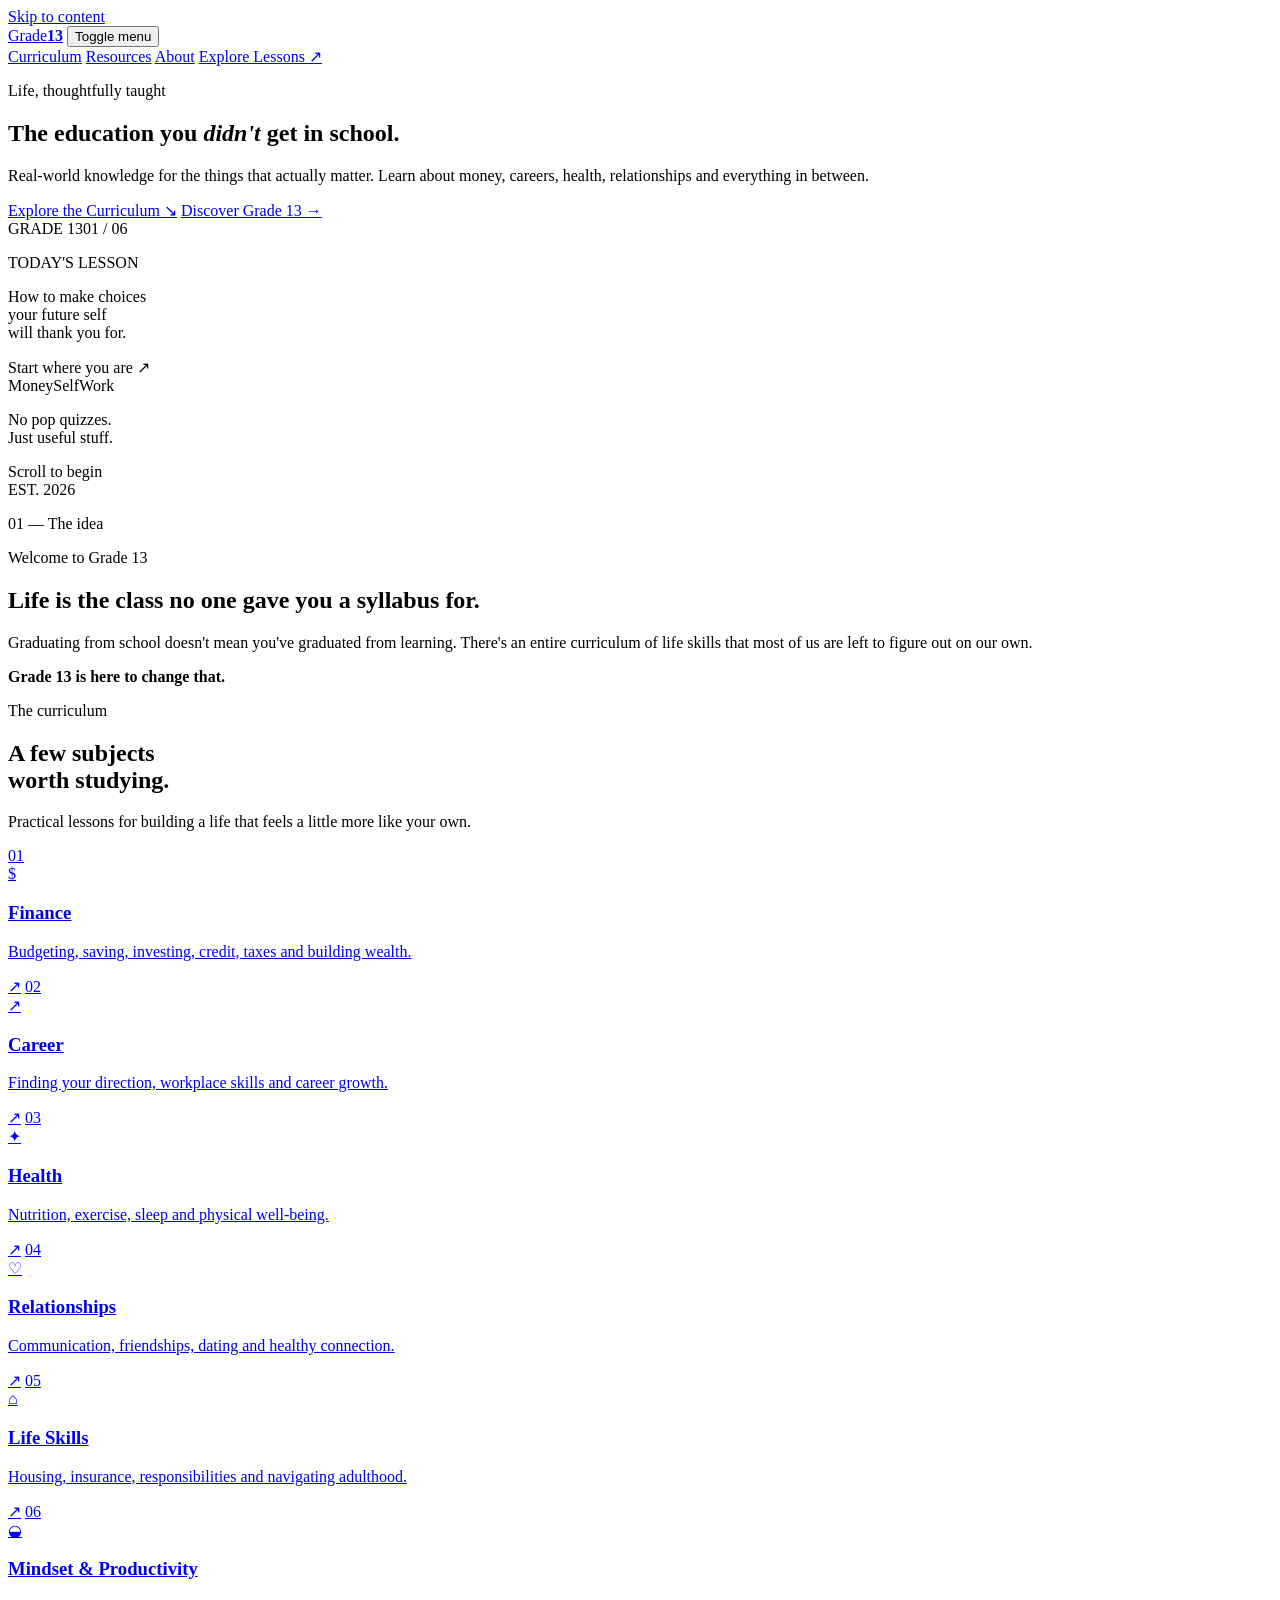
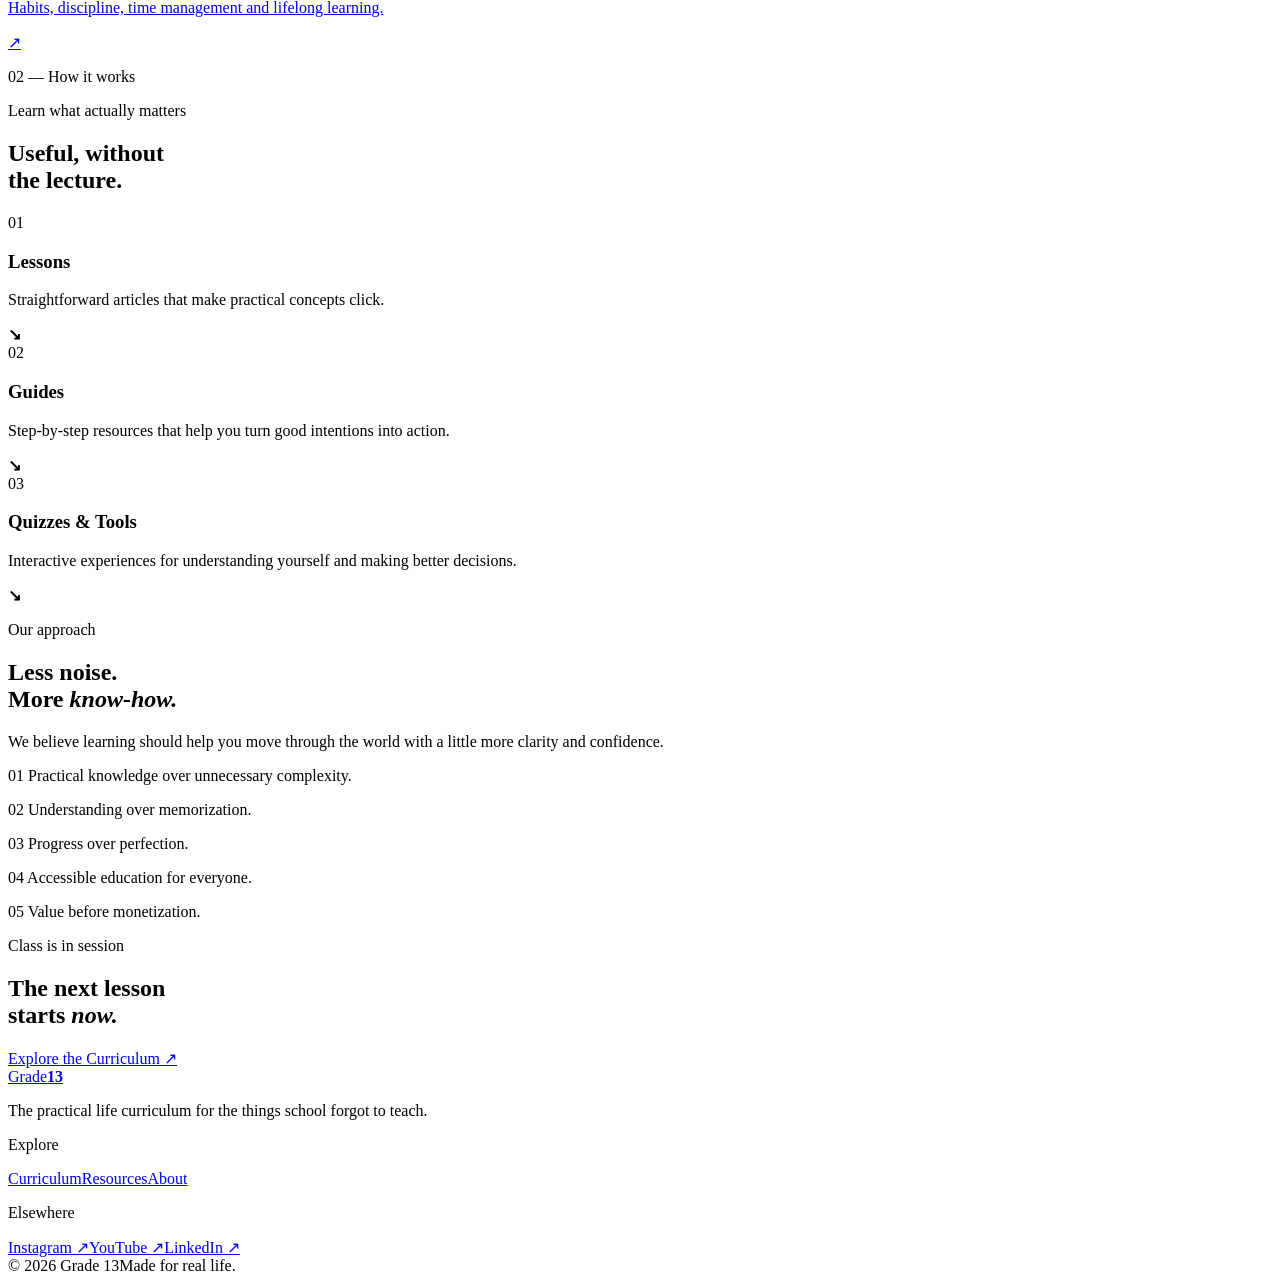
==== index.html @ b444ccf1 "Add Grade 13 landing page" ====
<!doctype html>
<html lang="en">
  <head>
    <meta charset="UTF-8" />
    <meta name="viewport" content="width=device-width, initial-scale=1.0" />
    <meta name="description" content="Grade 13 is practical life education for the things that actually matter." />
    <title>Grade 13 — The education you didn't get in school.</title>
    <link rel="preconnect" href="https://fonts.googleapis.com" />
    <link rel="preconnect" href="https://fonts.gstatic.com" crossorigin />
    <link href="https://fonts.googleapis.com/css2?family=DM+Mono:wght@400;500&family=DM+Sans:opsz,wght@9..40,400;9..40,500;9..40,600;9..40,700&family=Fraunces:opsz,wght@9..144,600;9..144,700&display=swap" rel="stylesheet" />
    <link rel="stylesheet" href="styles.css" />
  </head>
  <body>
    <a class="skip-link" href="#main-content">Skip to content</a>
    <header class="site-header">
      <nav class="nav container" aria-label="Primary navigation">
        <a class="brand" href="#top" aria-label="Grade 13 home"><span>Grade</span><b>13</b></a>
        <button class="menu-button" type="button" aria-expanded="false" aria-controls="nav-links">
          <span class="sr-only">Toggle menu</span><i></i><i></i>
        </button>
        <div class="nav-links" id="nav-links">
          <a href="#curriculum">Curriculum</a>
          <a href="#formats">Resources</a>
          <a href="#about">About</a>
          <a class="button button-small" href="#curriculum">Explore Lessons <span>↗</span></a>
        </div>
      </nav>
    </header>

    <main id="main-content">
      <section class="hero" id="top">
        <div class="container hero-grid">
          <div class="hero-copy">
            <p class="eyebrow"><span></span> Life, thoughtfully taught</p>
            <h1>The education you <em>didn't</em> get in school.</h1>
            <p class="hero-description">Real-world knowledge for the things that actually matter. Learn about money, careers, health, relationships and everything in between.</p>
            <div class="hero-actions">
              <a class="button" href="#curriculum">Explore the Curriculum <span>↘</span></a>
              <a class="text-link" href="#about">Discover Grade 13 <span>→</span></a>
            </div>
          </div>
          <div class="hero-art" aria-label="An open notebook showing practical life lessons" role="img">
            <div class="sun"></div><div class="dot-grid"></div>
            <div class="notebook">
              <div class="notebook-top"><span>GRADE 13</span><span>01 / 06</span></div>
              <div class="notebook-page">
                <p class="page-label">TODAY'S LESSON</p>
                <p class="page-title">How to make choices<br />your future self<br />will thank you for.</p>
                <div class="scribble">Start where you are <span>↗</span></div>
              </div>
              <div class="notebook-tabs"><span>Money</span><span>Self</span><span>Work</span></div>
            </div>
            <p class="hero-note">No pop quizzes.<br />Just useful stuff.</p>
          </div>
        </div>
        <div class="hero-rule container"><span>Scroll to begin</span><div></div><span>EST. 2026</span></div>
      </section>

      <section class="intro section" id="about">
        <div class="container intro-grid">
          <p class="section-number">01 <span>—</span> The idea</p>
          <div>
            <p class="eyebrow">Welcome to Grade 13</p>
            <h2>Life is the class no one gave you a syllabus for.</h2>
            <div class="intro-text"><p>Graduating from school doesn't mean you've graduated from learning. There's an entire curriculum of life skills that most of us are left to figure out on our own.</p><p><strong>Grade 13 is here to change that.</strong></p></div>
          </div>
        </div>
      </section>

      <section class="curriculum section" id="curriculum">
        <div class="container">
          <div class="section-heading"><div><p class="eyebrow">The curriculum</p><h2>A few subjects<br />worth studying.</h2></div><p>Practical lessons for building a life that feels a little more like your own.</p></div>
          <div class="subject-grid">
            <a class="subject-card finance" href="#formats"><span class="subject-index">01</span><div class="subject-icon">$</div><div><h3>Finance</h3><p>Budgeting, saving, investing, credit, taxes and building wealth.</p></div><span class="arrow">↗</span></a>
            <a class="subject-card career" href="#formats"><span class="subject-index">02</span><div class="subject-icon">↗</div><div><h3>Career</h3><p>Finding your direction, workplace skills and career growth.</p></div><span class="arrow">↗</span></a>
            <a class="subject-card health" href="#formats"><span class="subject-index">03</span><div class="subject-icon">✦</div><div><h3>Health</h3><p>Nutrition, exercise, sleep and physical well-being.</p></div><span class="arrow">↗</span></a>
            <a class="subject-card relationships" href="#formats"><span class="subject-index">04</span><div class="subject-icon">♡</div><div><h3>Relationships</h3><p>Communication, friendships, dating and healthy connection.</p></div><span class="arrow">↗</span></a>
            <a class="subject-card skills" href="#formats"><span class="subject-index">05</span><div class="subject-icon">⌂</div><div><h3>Life Skills</h3><p>Housing, insurance, responsibilities and navigating adulthood.</p></div><span class="arrow">↗</span></a>
            <a class="subject-card mindset" href="#formats"><span class="subject-index">06</span><div class="subject-icon">◒</div><div><h3>Mindset &amp; Productivity</h3><p>Habits, discipline, time management and lifelong learning.</p></div><span class="arrow">↗</span></a>
          </div>
        </div>
      </section>

      <section class="formats section" id="formats">
        <div class="container formats-wrap">
          <div class="formats-heading"><p class="section-number">02 <span>—</span> How it works</p><p class="eyebrow">Learn what actually matters</p><h2>Useful, without<br />the lecture.</h2></div>
          <div class="format-list">
            <article><span>01</span><div><h3>Lessons</h3><p>Straightforward articles that make practical concepts click.</p></div><b>↘</b></article>
            <article><span>02</span><div><h3>Guides</h3><p>Step-by-step resources that help you turn good intentions into action.</p></div><b>↘</b></article>
            <article><span>03</span><div><h3>Quizzes &amp; Tools</h3><p>Interactive experiences for understanding yourself and making better decisions.</p></div><b>↘</b></article>
          </div>
        </div>
      </section>

      <section class="principles section">
        <div class="container"><div class="section-heading"><div><p class="eyebrow">Our approach</p><h2>Less noise.<br />More <em>know-how.</em></h2></div><p>We believe learning should help you move through the world with a little more clarity and confidence.</p></div>
          <div class="principle-grid"><p><span>01</span> Practical knowledge over unnecessary complexity.</p><p><span>02</span> Understanding over memorization.</p><p><span>03</span> Progress over perfection.</p><p><span>04</span> Accessible education for everyone.</p><p><span>05</span> Value before monetization.</p></div>
        </div>
      </section>

      <section class="closing"><div class="container"><p class="eyebrow">Class is in session</p><h2>The next lesson<br />starts <em>now.</em></h2><a class="button button-light" href="#curriculum">Explore the Curriculum <span>↗</span></a></div></section>
    </main>

    <footer class="site-footer"><div class="container footer-grid"><div><a class="brand brand-footer" href="#top"><span>Grade</span><b>13</b></a><p>The practical life curriculum for the things school forgot to teach.</p></div><div class="footer-links"><div><p>Explore</p><a href="#curriculum">Curriculum</a><a href="#formats">Resources</a><a href="#about">About</a></div><div><p>Elsewhere</p><a href="#top">Instagram ↗</a><a href="#top">YouTube ↗</a><a href="#top">LinkedIn ↗</a></div></div></div><div class="container footer-bottom"><span>© 2026 Grade 13</span><span>Made for real life.</span></div></footer>
    <script src="script.js"></script>
  </body>
</html>
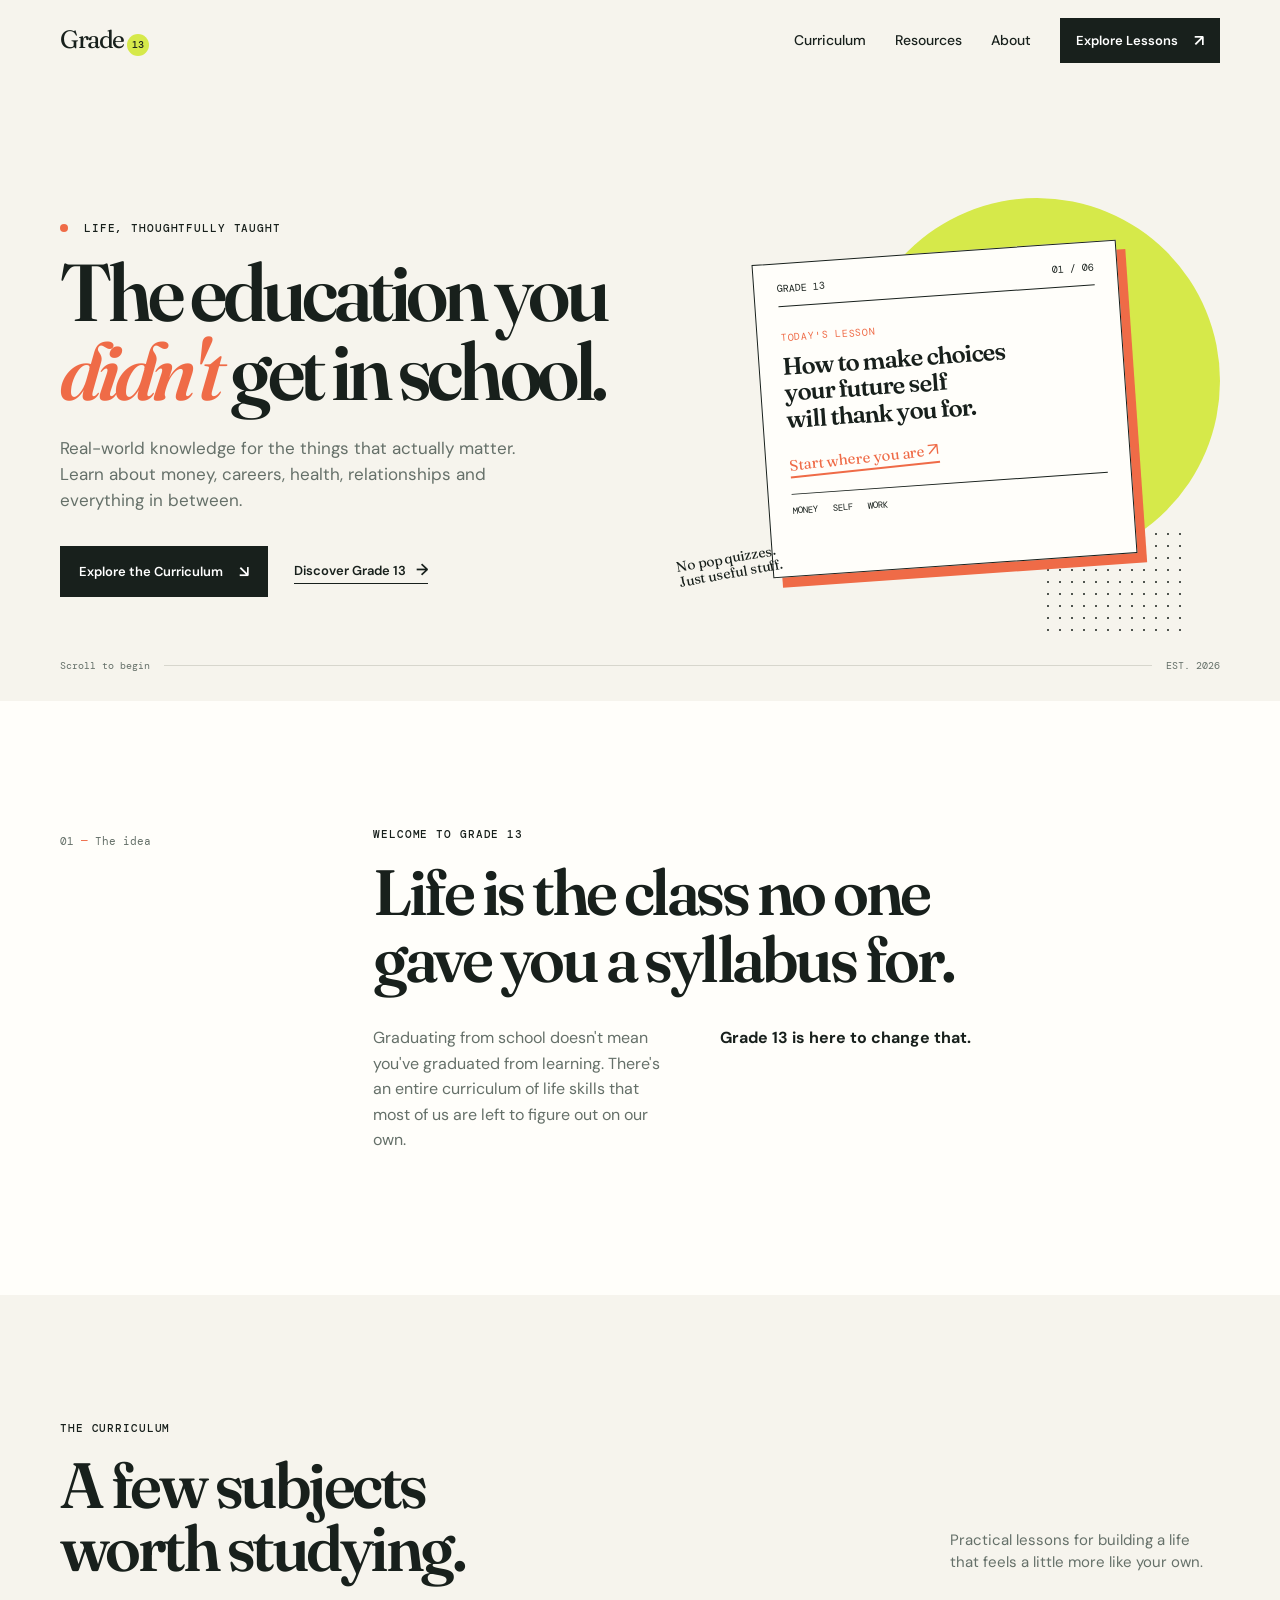
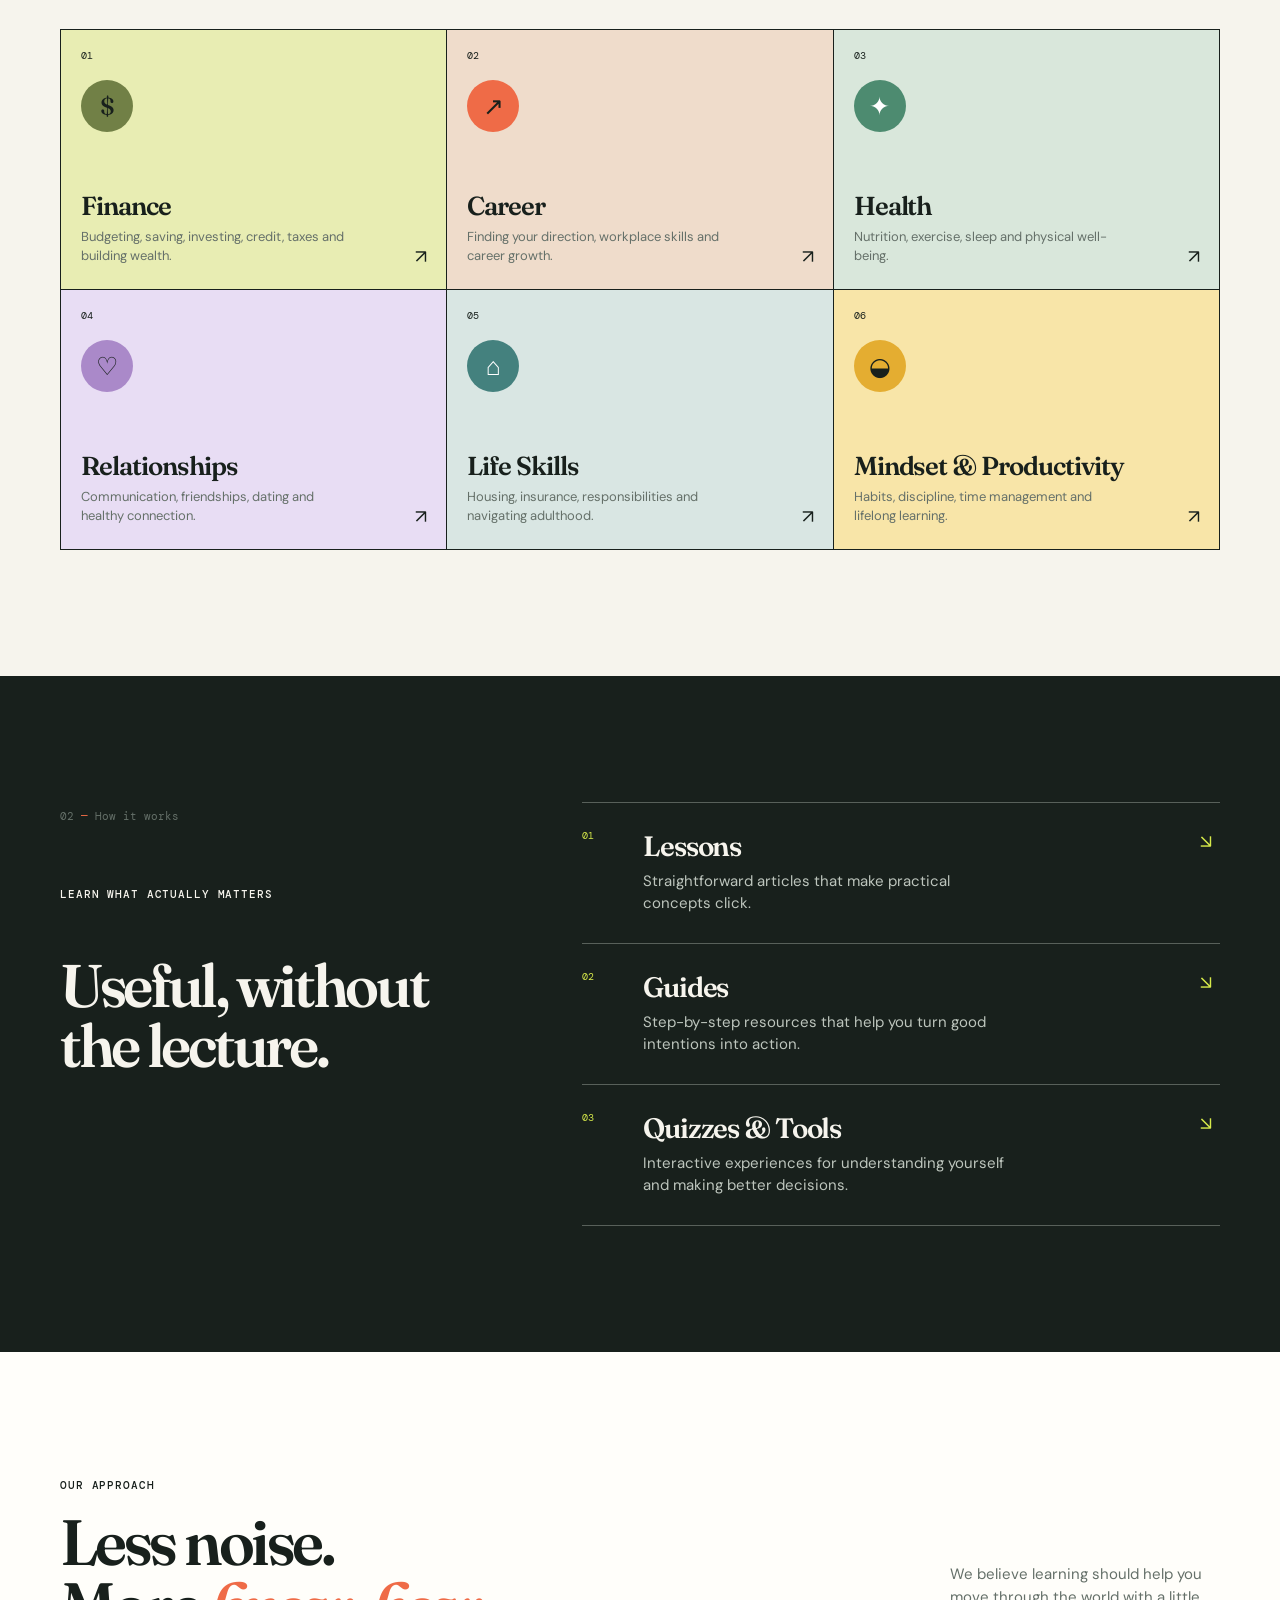
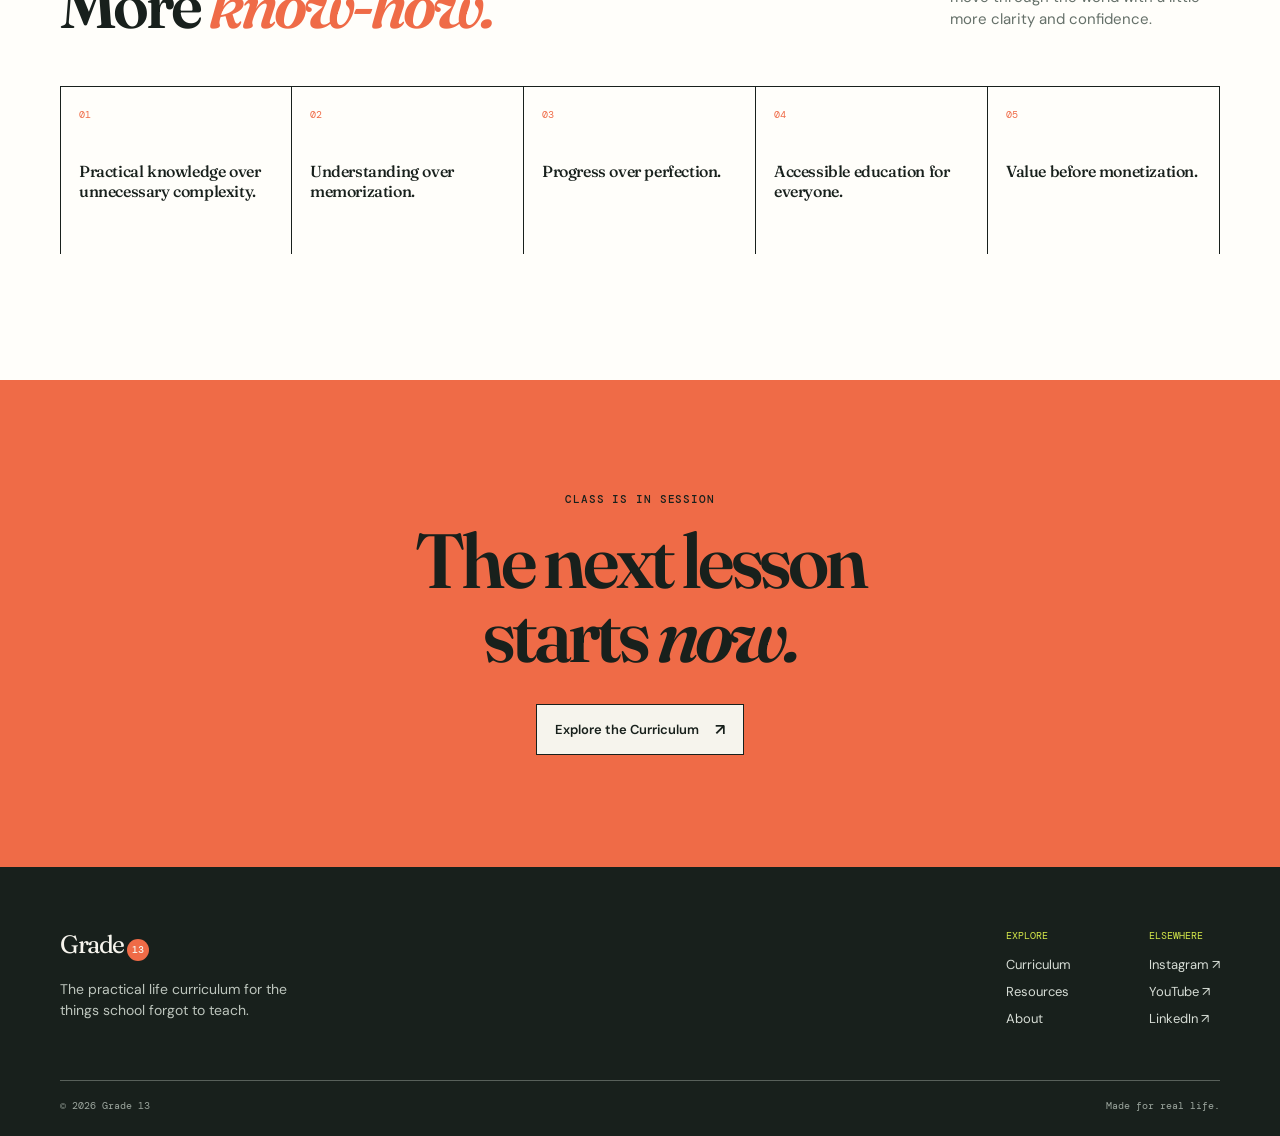
==== commit 9d87eca5: "Build Grade 13 learning experience" ====
--- a/index.html
+++ b/index.html
@@ -19,10 +19,10 @@
           <span class="sr-only">Toggle menu</span><i></i><i></i>
         </button>
         <div class="nav-links" id="nav-links">
-          <a href="#curriculum">Curriculum</a>
-          <a href="#formats">Resources</a>
+          <a href="curriculum.html">Curriculum</a>
+          <a href="curriculum.html#library">Resources</a>
           <a href="#about">About</a>
-          <a class="button button-small" href="#curriculum">Explore Lessons <span>↗</span></a>
+          <a class="button button-small" href="curriculum.html">Explore Lessons <span>↗</span></a>
         </div>
       </nav>
     </header>
@@ -35,7 +35,7 @@
             <h1>The education you <em>didn't</em> get in school.</h1>
             <p class="hero-description">Real-world knowledge for the things that actually matter. Learn about money, careers, health, relationships and everything in between.</p>
             <div class="hero-actions">
-              <a class="button" href="#curriculum">Explore the Curriculum <span>↘</span></a>
+              <a class="button" href="curriculum.html">Explore the Curriculum <span>↘</span></a>
               <a class="text-link" href="#about">Discover Grade 13 <span>→</span></a>
             </div>
           </div>
@@ -71,12 +71,12 @@
         <div class="container">
           <div class="section-heading"><div><p class="eyebrow">The curriculum</p><h2>A few subjects<br />worth studying.</h2></div><p>Practical lessons for building a life that feels a little more like your own.</p></div>
           <div class="subject-grid">
-            <a class="subject-card finance" href="#formats"><span class="subject-index">01</span><div class="subject-icon">$</div><div><h3>Finance</h3><p>Budgeting, saving, investing, credit, taxes and building wealth.</p></div><span class="arrow">↗</span></a>
-            <a class="subject-card career" href="#formats"><span class="subject-index">02</span><div class="subject-icon">↗</div><div><h3>Career</h3><p>Finding your direction, workplace skills and career growth.</p></div><span class="arrow">↗</span></a>
-            <a class="subject-card health" href="#formats"><span class="subject-index">03</span><div class="subject-icon">✦</div><div><h3>Health</h3><p>Nutrition, exercise, sleep and physical well-being.</p></div><span class="arrow">↗</span></a>
-            <a class="subject-card relationships" href="#formats"><span class="subject-index">04</span><div class="subject-icon">♡</div><div><h3>Relationships</h3><p>Communication, friendships, dating and healthy connection.</p></div><span class="arrow">↗</span></a>
-            <a class="subject-card skills" href="#formats"><span class="subject-index">05</span><div class="subject-icon">⌂</div><div><h3>Life Skills</h3><p>Housing, insurance, responsibilities and navigating adulthood.</p></div><span class="arrow">↗</span></a>
-            <a class="subject-card mindset" href="#formats"><span class="subject-index">06</span><div class="subject-icon">◒</div><div><h3>Mindset &amp; Productivity</h3><p>Habits, discipline, time management and lifelong learning.</p></div><span class="arrow">↗</span></a>
+            <a class="subject-card finance" href="curriculum.html?subject=finance"><span class="subject-index">01</span><div class="subject-icon">$</div><div><h3>Finance</h3><p>Budgeting, saving, investing, credit, taxes and building wealth.</p></div><span class="arrow">↗</span></a>
+            <a class="subject-card career" href="curriculum.html?subject=career"><span class="subject-index">02</span><div class="subject-icon">↗</div><div><h3>Career</h3><p>Finding your direction, workplace skills and career growth.</p></div><span class="arrow">↗</span></a>
+            <a class="subject-card health" href="curriculum.html?subject=health"><span class="subject-index">03</span><div class="subject-icon">✦</div><div><h3>Health</h3><p>Nutrition, exercise, sleep and physical well-being.</p></div><span class="arrow">↗</span></a>
+            <a class="subject-card relationships" href="curriculum.html?subject=relationships"><span class="subject-index">04</span><div class="subject-icon">♡</div><div><h3>Relationships</h3><p>Communication, friendships, dating and healthy connection.</p></div><span class="arrow">↗</span></a>
+            <a class="subject-card skills" href="curriculum.html?subject=life-skills"><span class="subject-index">05</span><div class="subject-icon">⌂</div><div><h3>Life Skills</h3><p>Housing, insurance, responsibilities and navigating adulthood.</p></div><span class="arrow">↗</span></a>
+            <a class="subject-card mindset" href="curriculum.html?subject=mindset"><span class="subject-index">06</span><div class="subject-icon">◒</div><div><h3>Mindset &amp; Productivity</h3><p>Habits, discipline, time management and lifelong learning.</p></div><span class="arrow">↗</span></a>
           </div>
         </div>
       </section>
@@ -102,6 +102,8 @@
     </main>
 
     <footer class="site-footer"><div class="container footer-grid"><div><a class="brand brand-footer" href="#top"><span>Grade</span><b>13</b></a><p>The practical life curriculum for the things school forgot to teach.</p></div><div class="footer-links"><div><p>Explore</p><a href="#curriculum">Curriculum</a><a href="#formats">Resources</a><a href="#about">About</a></div><div><p>Elsewhere</p><a href="#top">Instagram ↗</a><a href="#top">YouTube ↗</a><a href="#top">LinkedIn ↗</a></div></div></div><div class="container footer-bottom"><span>© 2026 Grade 13</span><span>Made for real life.</span></div></footer>
-    <script src="script.js"></script>
+    <script src="content.js"></script>
+    <script src="app.js"></script>
   </body>
 </html>
+
--- a/styles.css
+++ b/styles.css
@@ -0,0 +1,12 @@
+:root { --ink:#18201c; --cream:#f6f4ed; --paper:#fffefa; --acid:#d6e94a; --orange:#ef6b47; --purple:#bda9eb; --line:#d7d6cd; --muted:#657069; --serif:'Fraunces', Georgia, serif; --sans:'DM Sans', Arial, sans-serif; --mono:'DM Mono', monospace; }
+* { box-sizing:border-box; } html { scroll-behavior:smooth; } body { margin:0; color:var(--ink); background:var(--cream); font-family:var(--sans); } a { color:inherit; text-decoration:none; } .container { width:min(1160px, calc(100% - 48px)); margin:0 auto; } .skip-link { position:absolute; transform:translateY(-120%); background:var(--ink); color:white; padding:12px; z-index:20; } .skip-link:focus { transform:translateY(0); }
+.site-header { background:var(--cream); position:sticky; top:0; z-index:10; border-bottom:1px solid transparent; } .nav { height:80px; display:flex; align-items:center; justify-content:space-between; } .brand { display:inline-flex; align-items:baseline; gap:3px; font-family:var(--serif); font-size:25px; letter-spacing:-1.4px; } .brand b { display:inline-grid; place-items:center; background:var(--acid); border-radius:50%; font:500 10px var(--mono); width:22px; height:22px; letter-spacing:0; } .nav-links { display:flex; align-items:center; gap:29px; font-size:14px; font-weight:500; } .nav-links > a:not(.button) { position:relative; } .nav-links > a:not(.button)::after { content:''; position:absolute; height:1px; background:currentColor; bottom:-4px; left:0; width:0; transition:width .2s; } .nav-links > a:hover::after { width:100%; } .button { display:inline-flex; align-items:center; justify-content:center; gap:16px; border:1px solid var(--ink); background:var(--ink); color:white; padding:14px 18px; font-size:13px; font-weight:600; transition:transform .2s, background .2s, color .2s; } .button:hover { transform:translateY(-2px); background:var(--acid); color:var(--ink); } .button span { font-size:16px; } .button-small { padding:11px 15px; } .menu-button { display:none; }
+.hero { overflow:hidden; padding:78px 0 29px; background:var(--cream); } .hero-grid { min-height:500px; display:grid; grid-template-columns:1.02fr .98fr; align-items:center; gap:36px; } .eyebrow { margin:0 0 18px; text-transform:uppercase; font:500 11px var(--mono); letter-spacing:.08em; } .eyebrow span { display:inline-block; width:8px; height:8px; background:var(--orange); border-radius:50%; margin-right:8px; } h1,h2,h3,p { margin-top:0; } h1,h2 { font-family:var(--serif); font-weight:600; letter-spacing:-.055em; } h1 { max-width:630px; margin-bottom:23px; font-size:clamp(3.45rem, 6.3vw, 5.45rem); line-height:.98; } em { color:var(--orange); font-weight:600; } .hero-description { max-width:460px; font-size:17px; line-height:1.55; color:var(--muted); } .hero-actions { display:flex; align-items:center; gap:26px; margin-top:32px; } .text-link { font-size:13px; font-weight:600; border-bottom:1px solid var(--ink); padding-bottom:3px; } .text-link span { padding-left:7px; font-size:16px; }
+.hero-art { height:446px; position:relative; display:flex; align-items:center; justify-content:center; } .sun { position:absolute; width:366px; height:366px; border-radius:50%; background:var(--acid); right:0; top:12px; } .dot-grid { position:absolute; right:35px; bottom:0; width:143px; height:104px; background-image:radial-gradient(var(--ink) 1.2px, transparent 1.3px); background-size:12px 12px; opacity:.75; } .notebook { position:relative; z-index:1; width:min(365px, 77%); min-height:314px; background:var(--paper); border:1px solid var(--ink); box-shadow:9px 10px 0 var(--orange); transform:rotate(-4deg); padding:18px 23px 0; } .notebook-top { display:flex; justify-content:space-between; border-bottom:1px solid var(--ink); padding-bottom:11px; font:10px var(--mono); } .notebook-page { padding:24px 0 18px; }.page-label { font:10px var(--mono); color:var(--orange); letter-spacing:.08em; }.page-title { font:600 24px/1.1 var(--serif); letter-spacing:-.04em; margin:0; }.scribble { display:inline-block; margin-top:17px; font:15px var(--serif); color:var(--orange); transform:rotate(-2deg); border-bottom:2px solid var(--orange); }.scribble span { font:18px var(--sans); }.notebook-tabs { display:flex; gap:15px; font:9px var(--mono); text-transform:uppercase; border-top:1px solid var(--ink); padding:10px 0; }.hero-note { position:absolute; left:8px; bottom:36px; z-index:2; font:14px/1.1 var(--serif); transform:rotate(-10deg); }.hero-rule { display:flex; gap:14px; align-items:center; font:10px var(--mono); color:var(--muted); }.hero-rule div { flex:1; height:1px; background:var(--line); }
+.section { padding:126px 0; }.intro { background:var(--paper); }.intro-grid { display:grid; grid-template-columns:27% 1fr; }.section-number { margin:7px 0 0; font:11px var(--mono); color:var(--muted); }.section-number span { color:var(--orange); }.intro h2 { max-width:665px; font-size:clamp(2.65rem, 5vw, 4.4rem); line-height:1.04; margin-bottom:33px; }.intro-text { display:grid; grid-template-columns:1fr 1fr; gap:44px; max-width:650px; }.intro-text p { font-size:16px; line-height:1.6; color:var(--muted); }.intro-text strong { color:var(--ink); }
+.curriculum { background:var(--cream); }.section-heading { display:flex; justify-content:space-between; align-items:end; gap:45px; margin-bottom:49px; }.section-heading h2 { font-size:clamp(2.7rem, 5vw, 4.4rem); line-height:.99; margin:0; }.section-heading > p { max-width:260px; margin:0 10px 6px 0; color:var(--muted); font-size:15px; line-height:1.5; }.subject-grid { display:grid; grid-template-columns:repeat(3, 1fr); border-top:1px solid var(--ink); border-left:1px solid var(--ink); }.subject-card { min-height:260px; display:flex; flex-direction:column; position:relative; padding:19px 20px 23px; border-right:1px solid var(--ink); border-bottom:1px solid var(--ink); overflow:hidden; transition:transform .22s, box-shadow .22s; }.subject-card:hover { transform:translate(-5px,-5px); box-shadow:6px 6px 0 var(--ink); z-index:1; }.subject-index { font:10px var(--mono); }.subject-icon { display:grid; place-items:center; width:52px; height:52px; margin:18px 0 auto; border-radius:50%; font:500 25px var(--serif); }.subject-card h3 { font:600 26px var(--serif); letter-spacing:-.04em; margin:0 0 6px; }.subject-card p { max-width:265px; font-size:13px; line-height:1.45; color:var(--muted); margin:0; }.arrow { position:absolute; right:19px; bottom:20px; font-size:19px; }.finance { background:#e8edb3; }.finance .subject-icon { background:#718046; }.career { background:#efdccb; }.career .subject-icon { background:var(--orange); }.health { background:#d9e7db; }.health .subject-icon { background:#4d8b70; color:white; }.relationships { background:#e8ddf4; }.relationships .subject-icon { background:#aa89c9; }.skills { background:#d9e6e3; }.skills .subject-icon { background:#44817e; color:white; }.mindset { background:#f8e5a8; }.mindset .subject-icon { background:#e4ad31; }
+.formats { background:var(--ink); color:var(--cream); }.formats-wrap { display:grid; grid-template-columns:37% 1fr; gap:8%; }.formats-heading h2 { font-size:clamp(2.7rem, 4.7vw, 4.15rem); line-height:1; margin:54px 0 0; }.formats .eyebrow { margin-top:64px; }.format-list article { display:grid; grid-template-columns:38px 1fr 20px; gap:23px; border-top:1px solid #58605a; padding:26px 0 28px; }.format-list article:last-child { border-bottom:1px solid #58605a; }.format-list span { font:10px var(--mono); color:var(--acid); }.format-list h3 { font:600 28px var(--serif); letter-spacing:-.04em; margin:0 0 7px; }.format-list p { max-width:375px; font-size:15px; line-height:1.5; color:#bdc5bd; margin:0; }.format-list b { font-size:19px; color:var(--acid); font-weight:400; }
+.principles { background:var(--paper); }.principle-grid { border-top:1px solid var(--ink); display:grid; grid-template-columns:repeat(5, 1fr); }.principle-grid p { min-height:167px; padding:21px 18px; border-right:1px solid var(--ink); margin:0; font:500 16px/1.3 var(--serif); letter-spacing:-.025em; }.principle-grid p:first-child { border-left:1px solid var(--ink); }.principle-grid span { display:block; font:10px var(--mono); color:var(--orange); margin-bottom:40px; letter-spacing:0; }.closing { text-align:center; background:var(--orange); padding:112px 0; }.closing h2 { font-size:clamp(3.3rem, 6vw, 5.4rem); line-height:.97; margin:0 0 32px; }.closing em { color:var(--ink); }.button-light { background:var(--cream); color:var(--ink); }.button-light:hover { background:var(--ink); color:white; }
+.site-footer { background:var(--ink); color:var(--cream); padding:62px 0 24px; }.footer-grid { display:flex; justify-content:space-between; gap:50px; }.brand-footer b { background:var(--orange); }.footer-grid > div:first-child > p { color:#bdc5bd; max-width:260px; font-size:14px; line-height:1.5; margin:18px 0 0; }.footer-links { display:flex; gap:78px; }.footer-links div { display:flex; flex-direction:column; gap:10px; }.footer-links p { color:var(--acid); font:10px var(--mono); text-transform:uppercase; margin:0 0 4px; }.footer-links a { font-size:13px; color:#d7ddd6; }.footer-links a:hover { color:var(--acid); }.footer-bottom { display:flex; justify-content:space-between; border-top:1px solid #58605a; margin-top:53px; padding-top:18px; color:#9ca69e; font:10px var(--mono); }
+@media (max-width:760px) { .container { width:min(100% - 36px, 600px); }.nav { height:69px; }.menu-button { display:flex; flex-direction:column; justify-content:center; gap:5px; background:none; border:0; padding:10px 0 10px 15px; }.menu-button i { width:23px; height:1px; background:var(--ink); transition:transform .2s; }.menu-button[aria-expanded='true'] i:first-of-type { transform:translateY(3px) rotate(45deg); }.menu-button[aria-expanded='true'] i:last-of-type { transform:translateY(-3px) rotate(-45deg); }.nav-links { visibility:hidden; opacity:0; transform:translateY(-8px); position:absolute; top:69px; left:0; right:0; flex-direction:column; align-items:stretch; gap:0; padding:12px 18px 20px; background:var(--cream); border-bottom:1px solid var(--ink); transition:.2s; }.nav-links.is-open { visibility:visible; opacity:1; transform:translateY(0); }.nav-links > a:not(.button) { padding:12px 0; }.nav-links > a:not(.button)::after { display:none; }.nav-links .button { margin-top:8px; }.hero { padding:48px 0 24px; }.hero-grid { display:flex; flex-direction:column; align-items:stretch; gap:21px; min-height:0; }.hero h1 { font-size:clamp(3.3rem, 15vw, 4.7rem); }.hero-description { font-size:16px; }.hero-actions { flex-wrap:wrap; gap:20px; margin-top:27px; }.hero-art { height:365px; }.sun { width:292px; height:292px; top:18px; }.notebook { min-height:275px; width:83%; padding:14px 18px 0; }.page-title { font-size:21px; }.hero-note { left:0; bottom:25px; }.hero-rule { margin-top:14px; }.section { padding:78px 0; }.intro-grid,.formats-wrap { grid-template-columns:1fr; gap:30px; }.intro h2 { font-size:clamp(2.5rem, 11vw, 4rem); }.intro-text { grid-template-columns:1fr; gap:0; }.intro-text p { margin-bottom:13px; }.section-heading { display:block; margin-bottom:34px; }.section-heading > p { margin:22px 0 0; }.subject-grid { grid-template-columns:1fr 1fr; }.subject-card { min-height:236px; padding:16px; }.subject-card h3 { font-size:22px; }.subject-card p { font-size:12px; }.formats .eyebrow { margin-top:0; }.formats-heading h2 { margin-top:31px; }.format-list article { grid-template-columns:26px 1fr 15px; gap:10px; padding:21px 0; }.format-list h3 { font-size:24px; }.format-list p { font-size:14px; }.principle-grid { grid-template-columns:1fr 1fr; }.principle-grid p { min-height:145px; font-size:15px; }.principle-grid p:nth-child(odd) { border-left:1px solid var(--ink); }.principle-grid p:first-child { border-left:1px solid var(--ink); }.principle-grid p:last-child { grid-column:span 2; }.closing { padding:83px 0; }.footer-grid { flex-direction:column; gap:43px; }.footer-links { justify-content:space-between; gap:20px; }.footer-bottom { margin-top:45px; }.footer-bottom span:last-child { display:none; } }
+@media (max-width:370px) { .subject-grid { grid-template-columns:1fr; }.subject-card { min-height:210px; }.principle-grid { grid-template-columns:1fr; }.principle-grid p,.principle-grid p:last-child { grid-column:auto; border-left:1px solid var(--ink); min-height:110px; }.principle-grid span { margin-bottom:19px; } }
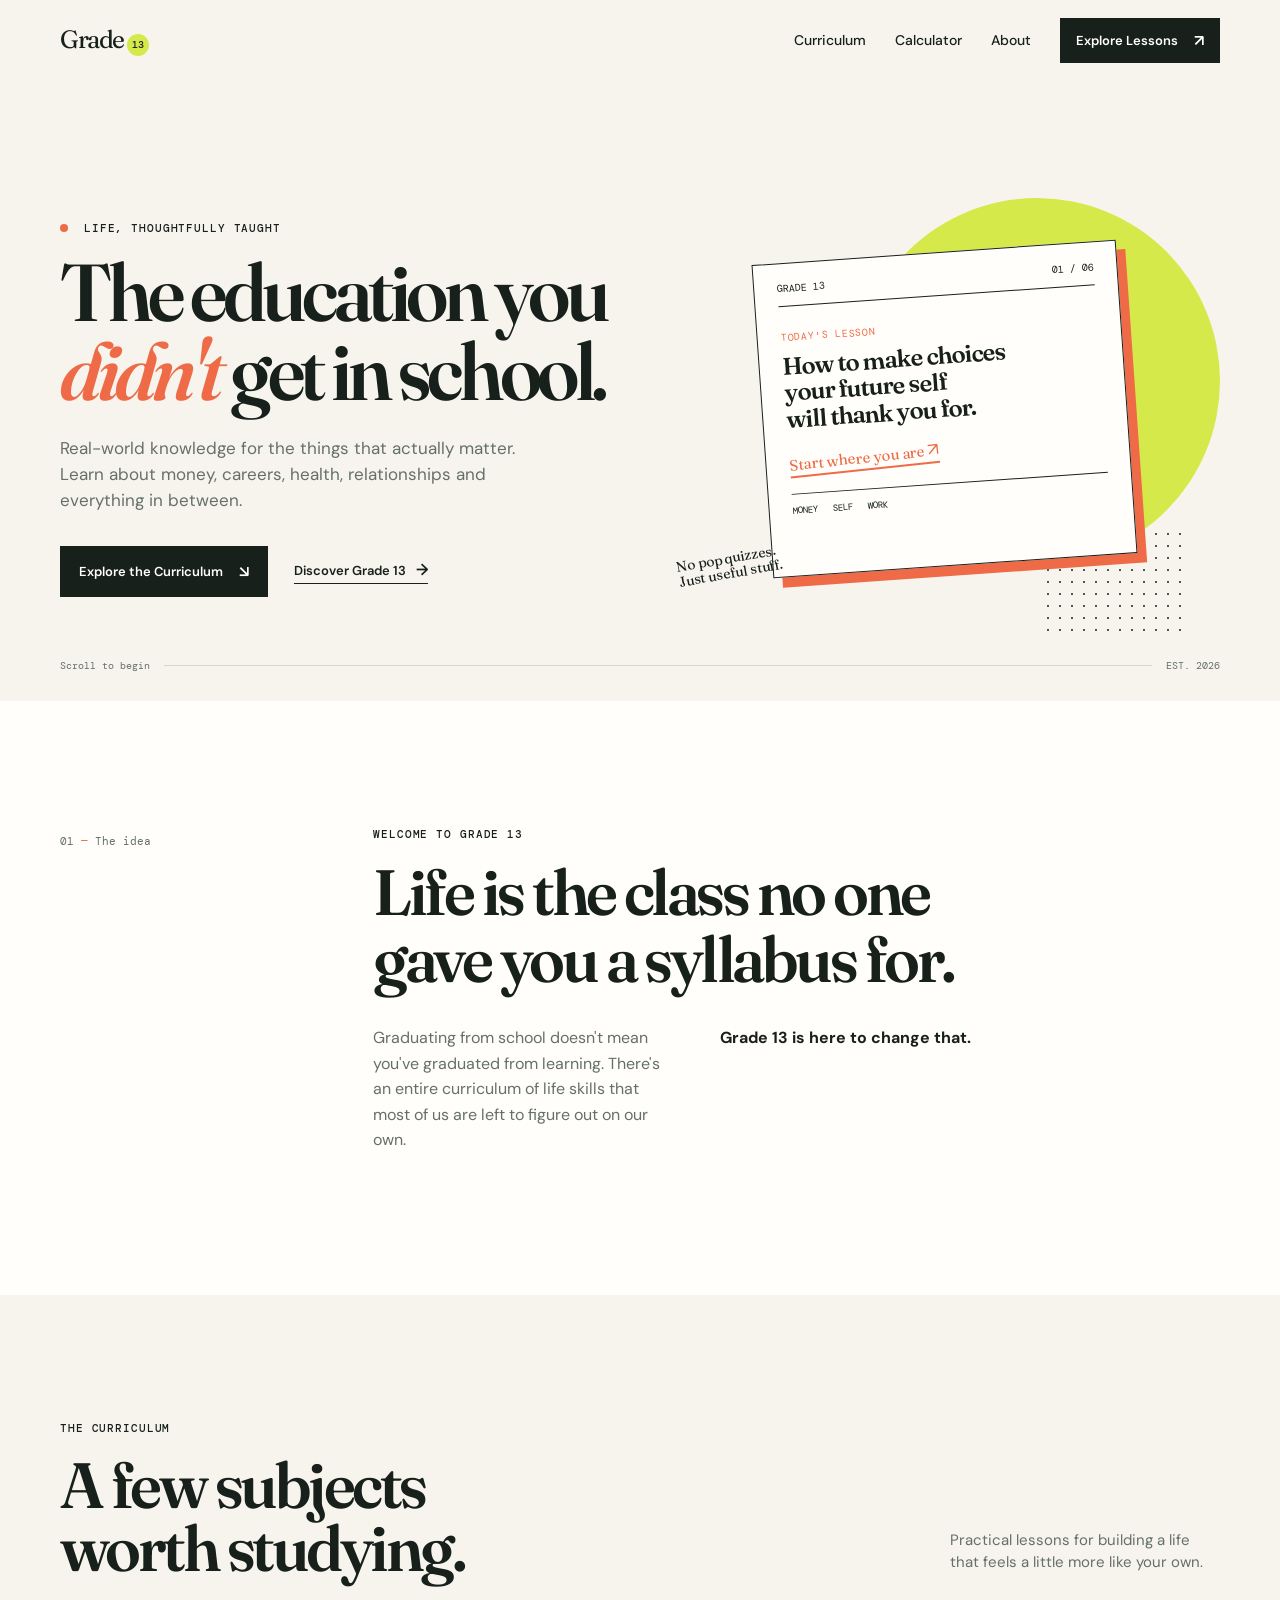
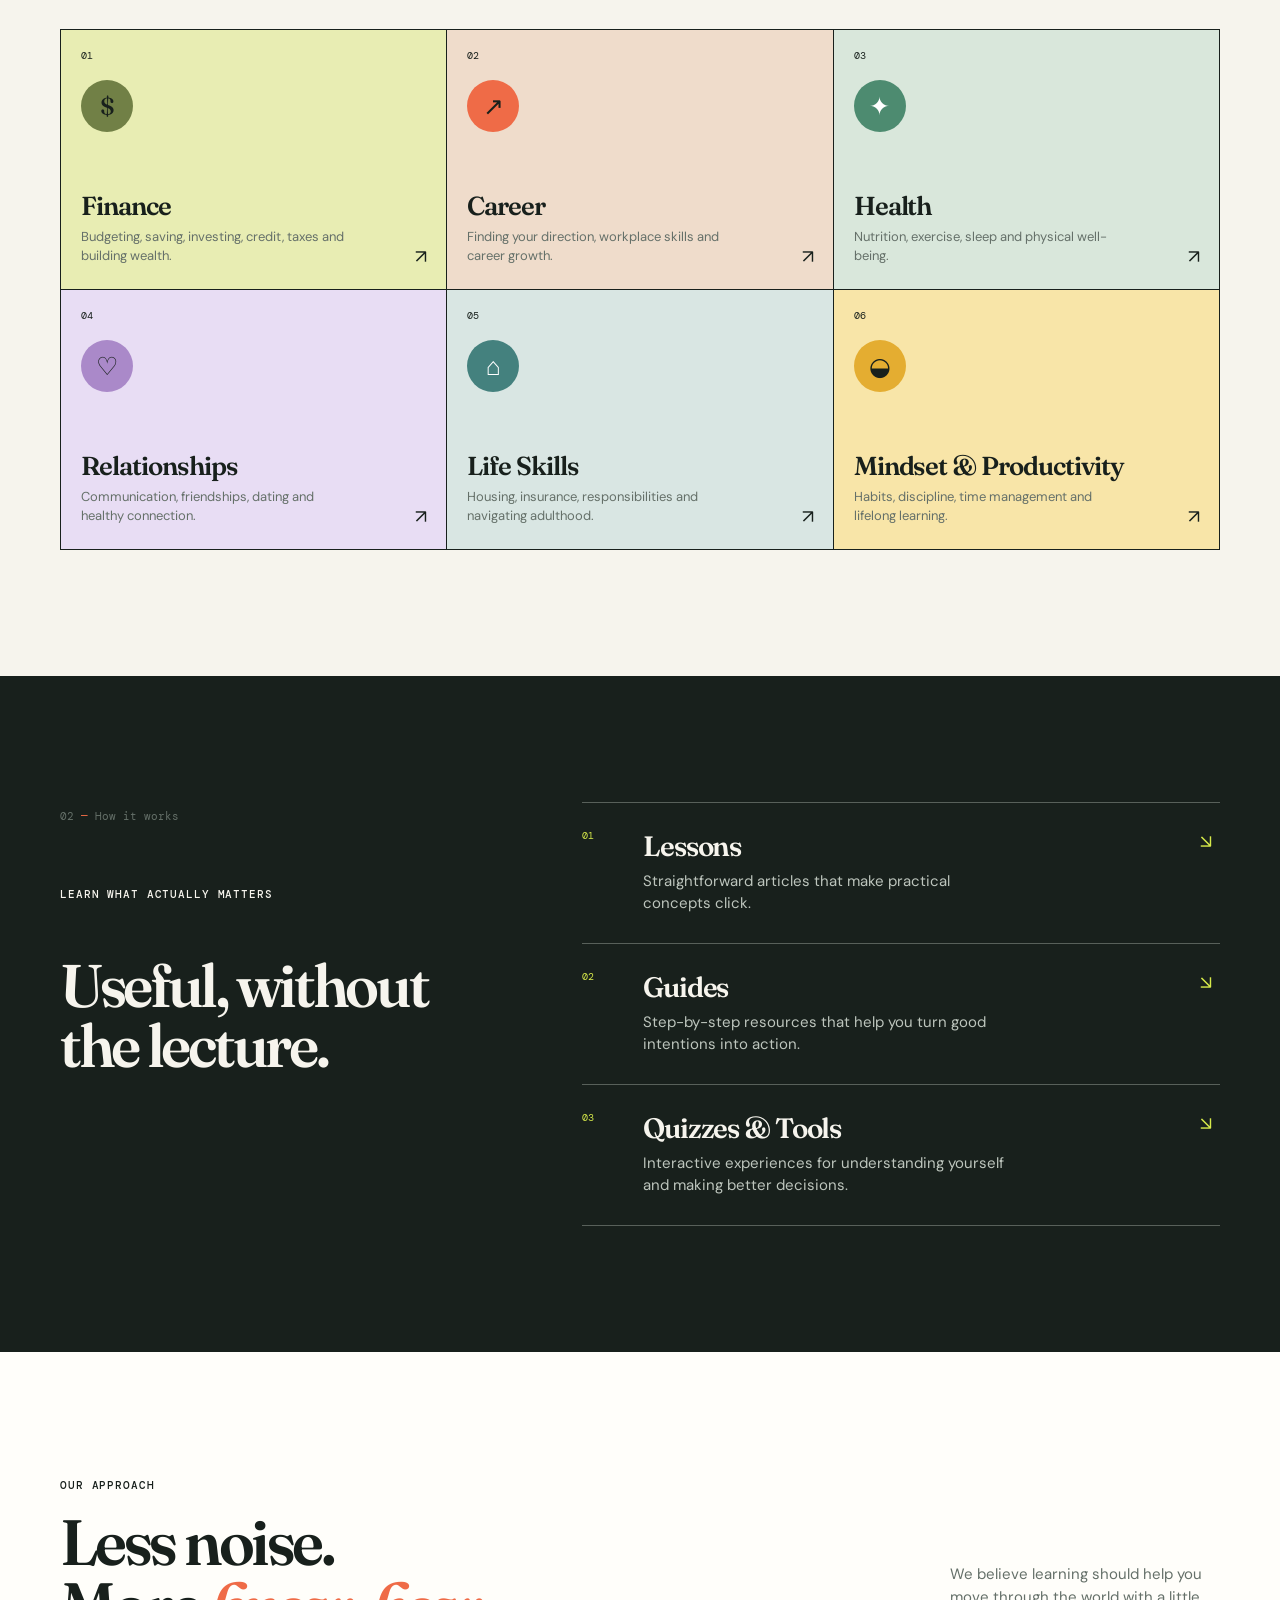
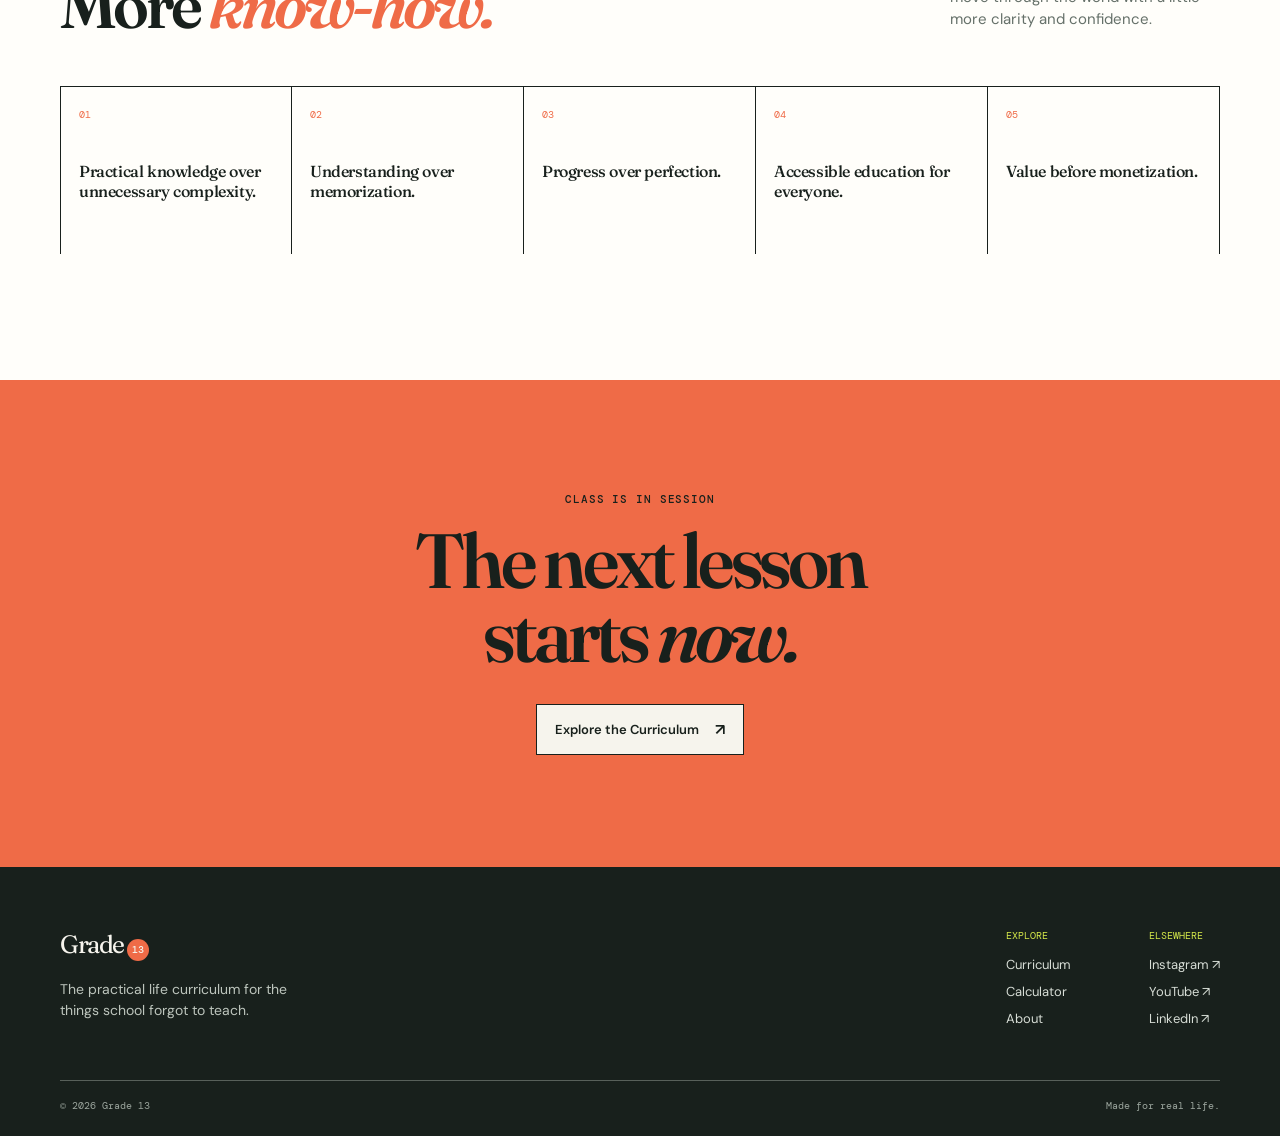
==== commit dba88aeb: "Link compound interest calculator" ====
--- a/index.html
+++ b/index.html
@@ -20,7 +20,7 @@
         </button>
         <div class="nav-links" id="nav-links">
           <a href="curriculum.html">Curriculum</a>
-          <a href="curriculum.html#library">Resources</a>
+          <a href="calculator.html">Calculator</a>
           <a href="#about">About</a>
           <a class="button button-small" href="curriculum.html">Explore Lessons <span>↗</span></a>
         </div>
@@ -101,7 +101,7 @@
       <section class="closing"><div class="container"><p class="eyebrow">Class is in session</p><h2>The next lesson<br />starts <em>now.</em></h2><a class="button button-light" href="#curriculum">Explore the Curriculum <span>↗</span></a></div></section>
     </main>
 
-    <footer class="site-footer"><div class="container footer-grid"><div><a class="brand brand-footer" href="#top"><span>Grade</span><b>13</b></a><p>The practical life curriculum for the things school forgot to teach.</p></div><div class="footer-links"><div><p>Explore</p><a href="#curriculum">Curriculum</a><a href="#formats">Resources</a><a href="#about">About</a></div><div><p>Elsewhere</p><a href="#top">Instagram ↗</a><a href="#top">YouTube ↗</a><a href="#top">LinkedIn ↗</a></div></div></div><div class="container footer-bottom"><span>© 2026 Grade 13</span><span>Made for real life.</span></div></footer>
+    <footer class="site-footer"><div class="container footer-grid"><div><a class="brand brand-footer" href="#top"><span>Grade</span><b>13</b></a><p>The practical life curriculum for the things school forgot to teach.</p></div><div class="footer-links"><div><p>Explore</p><a href="curriculum.html">Curriculum</a><a href="calculator.html">Calculator</a><a href="#about">About</a></div><div><p>Elsewhere</p><a href="#top">Instagram ↗</a><a href="#top">YouTube ↗</a><a href="#top">LinkedIn ↗</a></div></div></div><div class="container footer-bottom"><span>© 2026 Grade 13</span><span>Made for real life.</span></div></footer>
     <script src="content.js"></script>
     <script src="app.js"></script>
   </body>
--- a/styles.css
+++ b/styles.css
@@ -10,3 +10,10 @@
 .site-footer { background:var(--ink); color:var(--cream); padding:62px 0 24px; }.footer-grid { display:flex; justify-content:space-between; gap:50px; }.brand-footer b { background:var(--orange); }.footer-grid > div:first-child > p { color:#bdc5bd; max-width:260px; font-size:14px; line-height:1.5; margin:18px 0 0; }.footer-links { display:flex; gap:78px; }.footer-links div { display:flex; flex-direction:column; gap:10px; }.footer-links p { color:var(--acid); font:10px var(--mono); text-transform:uppercase; margin:0 0 4px; }.footer-links a { font-size:13px; color:#d7ddd6; }.footer-links a:hover { color:var(--acid); }.footer-bottom { display:flex; justify-content:space-between; border-top:1px solid #58605a; margin-top:53px; padding-top:18px; color:#9ca69e; font:10px var(--mono); }
 @media (max-width:760px) { .container { width:min(100% - 36px, 600px); }.nav { height:69px; }.menu-button { display:flex; flex-direction:column; justify-content:center; gap:5px; background:none; border:0; padding:10px 0 10px 15px; }.menu-button i { width:23px; height:1px; background:var(--ink); transition:transform .2s; }.menu-button[aria-expanded='true'] i:first-of-type { transform:translateY(3px) rotate(45deg); }.menu-button[aria-expanded='true'] i:last-of-type { transform:translateY(-3px) rotate(-45deg); }.nav-links { visibility:hidden; opacity:0; transform:translateY(-8px); position:absolute; top:69px; left:0; right:0; flex-direction:column; align-items:stretch; gap:0; padding:12px 18px 20px; background:var(--cream); border-bottom:1px solid var(--ink); transition:.2s; }.nav-links.is-open { visibility:visible; opacity:1; transform:translateY(0); }.nav-links > a:not(.button) { padding:12px 0; }.nav-links > a:not(.button)::after { display:none; }.nav-links .button { margin-top:8px; }.hero { padding:48px 0 24px; }.hero-grid { display:flex; flex-direction:column; align-items:stretch; gap:21px; min-height:0; }.hero h1 { font-size:clamp(3.3rem, 15vw, 4.7rem); }.hero-description { font-size:16px; }.hero-actions { flex-wrap:wrap; gap:20px; margin-top:27px; }.hero-art { height:365px; }.sun { width:292px; height:292px; top:18px; }.notebook { min-height:275px; width:83%; padding:14px 18px 0; }.page-title { font-size:21px; }.hero-note { left:0; bottom:25px; }.hero-rule { margin-top:14px; }.section { padding:78px 0; }.intro-grid,.formats-wrap { grid-template-columns:1fr; gap:30px; }.intro h2 { font-size:clamp(2.5rem, 11vw, 4rem); }.intro-text { grid-template-columns:1fr; gap:0; }.intro-text p { margin-bottom:13px; }.section-heading { display:block; margin-bottom:34px; }.section-heading > p { margin:22px 0 0; }.subject-grid { grid-template-columns:1fr 1fr; }.subject-card { min-height:236px; padding:16px; }.subject-card h3 { font-size:22px; }.subject-card p { font-size:12px; }.formats .eyebrow { margin-top:0; }.formats-heading h2 { margin-top:31px; }.format-list article { grid-template-columns:26px 1fr 15px; gap:10px; padding:21px 0; }.format-list h3 { font-size:24px; }.format-list p { font-size:14px; }.principle-grid { grid-template-columns:1fr 1fr; }.principle-grid p { min-height:145px; font-size:15px; }.principle-grid p:nth-child(odd) { border-left:1px solid var(--ink); }.principle-grid p:first-child { border-left:1px solid var(--ink); }.principle-grid p:last-child { grid-column:span 2; }.closing { padding:83px 0; }.footer-grid { flex-direction:column; gap:43px; }.footer-links { justify-content:space-between; gap:20px; }.footer-bottom { margin-top:45px; }.footer-bottom span:last-child { display:none; } }
 @media (max-width:370px) { .subject-grid { grid-template-columns:1fr; }.subject-card { min-height:210px; }.principle-grid { grid-template-columns:1fr; }.principle-grid p,.principle-grid p:last-child { grid-column:auto; border-left:1px solid var(--ink); min-height:110px; }.principle-grid span { margin-bottom:19px; } }
+
+/* Learning library */
+.library-hero { padding:80px 0 76px; background:var(--cream); }.library-hero h1 { margin:0 0 23px; font-size:clamp(3.7rem, 7.4vw, 6.6rem); line-height:.9; }.library-hero > .container > p:last-child { max-width:475px; color:var(--muted); font-size:17px; line-height:1.55; }.subject-strip { padding:35px 0 42px; background:var(--paper); border-top:1px solid var(--line); border-bottom:1px solid var(--line); }.subject-pills { display:flex; gap:10px; flex-wrap:wrap; }.pill { padding:10px 13px; border:1px solid var(--ink); border-radius:999px; font-size:13px; font-weight:600; transition:transform .2s, box-shadow .2s; }.pill:hover { transform:translateY(-2px); box-shadow:3px 3px 0 var(--ink); }.pill.finance { background:#e8edb3; }.pill.career { background:#efdccb; }.pill.health { background:#d9e7db; }.pill.relationships { background:#e8ddf4; }.pill.skills { background:#d9e6e3; }.pill.mindset { background:#f8e5a8; }.library { background:var(--cream); }.library-tools { display:flex; justify-content:space-between; align-items:end; gap:60px; }.library-tools h2,.related h2 { margin:0; font-size:clamp(2.7rem, 5vw, 4.4rem); line-height:.98; }.search-controls { width:min(420px, 100%); display:grid; grid-template-columns:1fr 140px; gap:7px 10px; }.search-controls label { font:10px var(--mono); text-transform:uppercase; letter-spacing:.07em; color:var(--muted); }.search-controls input,.search-controls select { width:100%; appearance:none; border:1px solid var(--ink); border-radius:0; padding:12px; background:var(--paper); color:var(--ink); font:14px var(--sans); }.search-controls input { grid-column:1; }.search-controls select { grid-column:2; }.search-controls input:focus,.search-controls select:focus { outline:2px solid var(--orange); outline-offset:2px; }.library-meta { display:flex; justify-content:space-between; margin:38px 0 13px; border-bottom:1px solid var(--ink); padding-bottom:12px; color:var(--muted); font:10px var(--mono); text-transform:uppercase; letter-spacing:.04em; }.lesson-grid { display:grid; grid-template-columns:repeat(3, 1fr); gap:16px; }.lesson-card { min-height:260px; display:flex; flex-direction:column; padding:19px; border:1px solid var(--ink); background:var(--paper); transition:transform .2s, box-shadow .2s; }.lesson-card:hover { transform:translate(-4px,-4px); box-shadow:5px 5px 0 var(--orange); }.lesson-card-top { display:flex; justify-content:space-between; align-items:center; gap:9px; font:10px var(--mono); color:var(--muted); }.chip { display:inline-block; padding:4px 7px; font:10px var(--mono); text-transform:uppercase; color:var(--ink); }.chip.finance { background:#e8edb3; }.chip.career { background:#efdccb; }.chip.health { background:#d9e7db; }.chip.relationships { background:#e8ddf4; }.chip.skills { background:#d9e6e3; }.chip.mindset { background:#f8e5a8; }.lesson-card h3 { margin:29px 0 10px; font:600 25px/1.07 var(--serif); letter-spacing:-.04em; }.lesson-card p { color:var(--muted); font-size:14px; line-height:1.48; margin:0; }.card-link { margin-top:auto; padding-top:24px; font-size:12px; font-weight:700; }.card-link b { padding-left:7px; font-size:16px; }.empty-state { grid-column:1/-1; padding:48px 0; color:var(--muted); }
+.reading-progress { position:fixed; z-index:20; top:0; left:0; width:100%; height:4px; background:var(--orange); transform:scaleX(0); transform-origin:left; }.article { padding:44px 0 0; background:var(--paper); }.article-header { max-width:850px; }.back-link { display:inline-block; margin-bottom:46px; font:12px var(--mono); }.back-link:hover { color:var(--orange); }.article-meta { display:flex; gap:12px; align-items:center; margin-bottom:20px; font:11px var(--mono); color:var(--muted); }.article-meta span:not(.chip) + span:not(.chip)::before { content:'·'; margin-right:12px; }.article-header h1 { font-size:clamp(3.2rem, 6.8vw, 6rem); line-height:.94; margin:0 0 25px; }.article-dek { max-width:670px; color:var(--muted); font-size:20px; line-height:1.52; margin-bottom:51px; }.article-rule { border-top:1px solid var(--ink); }.article-body { width:min(690px, calc(100% - 48px)); margin:0 auto; padding:65px 0 86px; }.article-body section { margin-bottom:53px; }.article-body h2 { font:600 clamp(2rem, 4vw, 2.8rem)/1.05 var(--serif); letter-spacing:-.04em; margin:0 0 18px; }.article-body p,.article-body li { font-size:17px; line-height:1.7; }.article-body ul,.article-body ol { padding-left:23px; margin:20px 0; }.article-body li { padding-left:5px; margin:8px 0; }.article-body strong { color:var(--ink); }.article-example { margin:29px -58px; padding:23px 26px; border-left:4px solid var(--orange); background:#f7e7db; }.article-example b { display:block; margin-bottom:5px; font:10px var(--mono); letter-spacing:.08em; text-transform:uppercase; }.article-example p { margin:0; font-size:16px; }.takeaways { margin-top:66px; padding:28px 28px 17px; background:var(--ink); color:var(--cream); }.takeaways .eyebrow { color:var(--acid); }.takeaways li { margin:0 0 12px; font-size:16px; line-height:1.45; }.related { background:var(--cream); }.related h2 { margin:0 0 34px; }.compact .lesson-card { min-height:220px; }
+.featured-section { padding:76px 0; background:var(--paper); }.featured-section h2 { margin:0 0 31px; font:600 clamp(2.5rem, 4.5vw, 4rem)/1 var(--serif); letter-spacing:-.05em; }.subject-context { background:#e8edb3; }.subject-context-inner { display:flex; gap:25px; align-items:center; padding:44px 0; }.subject-context-icon { display:grid; flex:0 0 76px; place-items:center; width:76px; height:76px; border-radius:50%; background:var(--ink); color:var(--cream); font:32px var(--serif); }.subject-context h2 { max-width:700px; margin:0 0 12px; font:600 clamp(2rem, 4vw, 3.2rem)/1.05 var(--serif); letter-spacing:-.04em; }.topic-list { margin:0; font:12px var(--mono); color:#536149; }
+@media (max-width:760px) { .library-hero { padding:56px 0 58px; }.library-hero h1 { font-size:clamp(3.5rem, 16vw, 5.2rem); }.library-tools { display:block; }.search-controls { margin-top:30px; grid-template-columns:1fr; }.search-controls input,.search-controls select { grid-column:1; }.search-controls label:nth-of-type(2) { margin-top:9px; }.library-meta { gap:15px; }.library-meta span:last-child { display:none; }.lesson-grid { grid-template-columns:1fr; }.lesson-card { min-height:220px; }.article { padding-top:29px; }.back-link { margin-bottom:33px; }.article-meta { flex-wrap:wrap; }.article-header h1 { font-size:clamp(3rem, 13vw, 4.6rem); }.article-dek { font-size:18px; margin-bottom:36px; }.article-body { width:min(100% - 36px, 690px); padding:49px 0 64px; }.article-body p,.article-body li { font-size:16px; }.article-example { margin:25px 0; }.takeaways { padding:23px 20px 13px; }.subject-pills { gap:8px; }.pill { font-size:12px; } }
+
